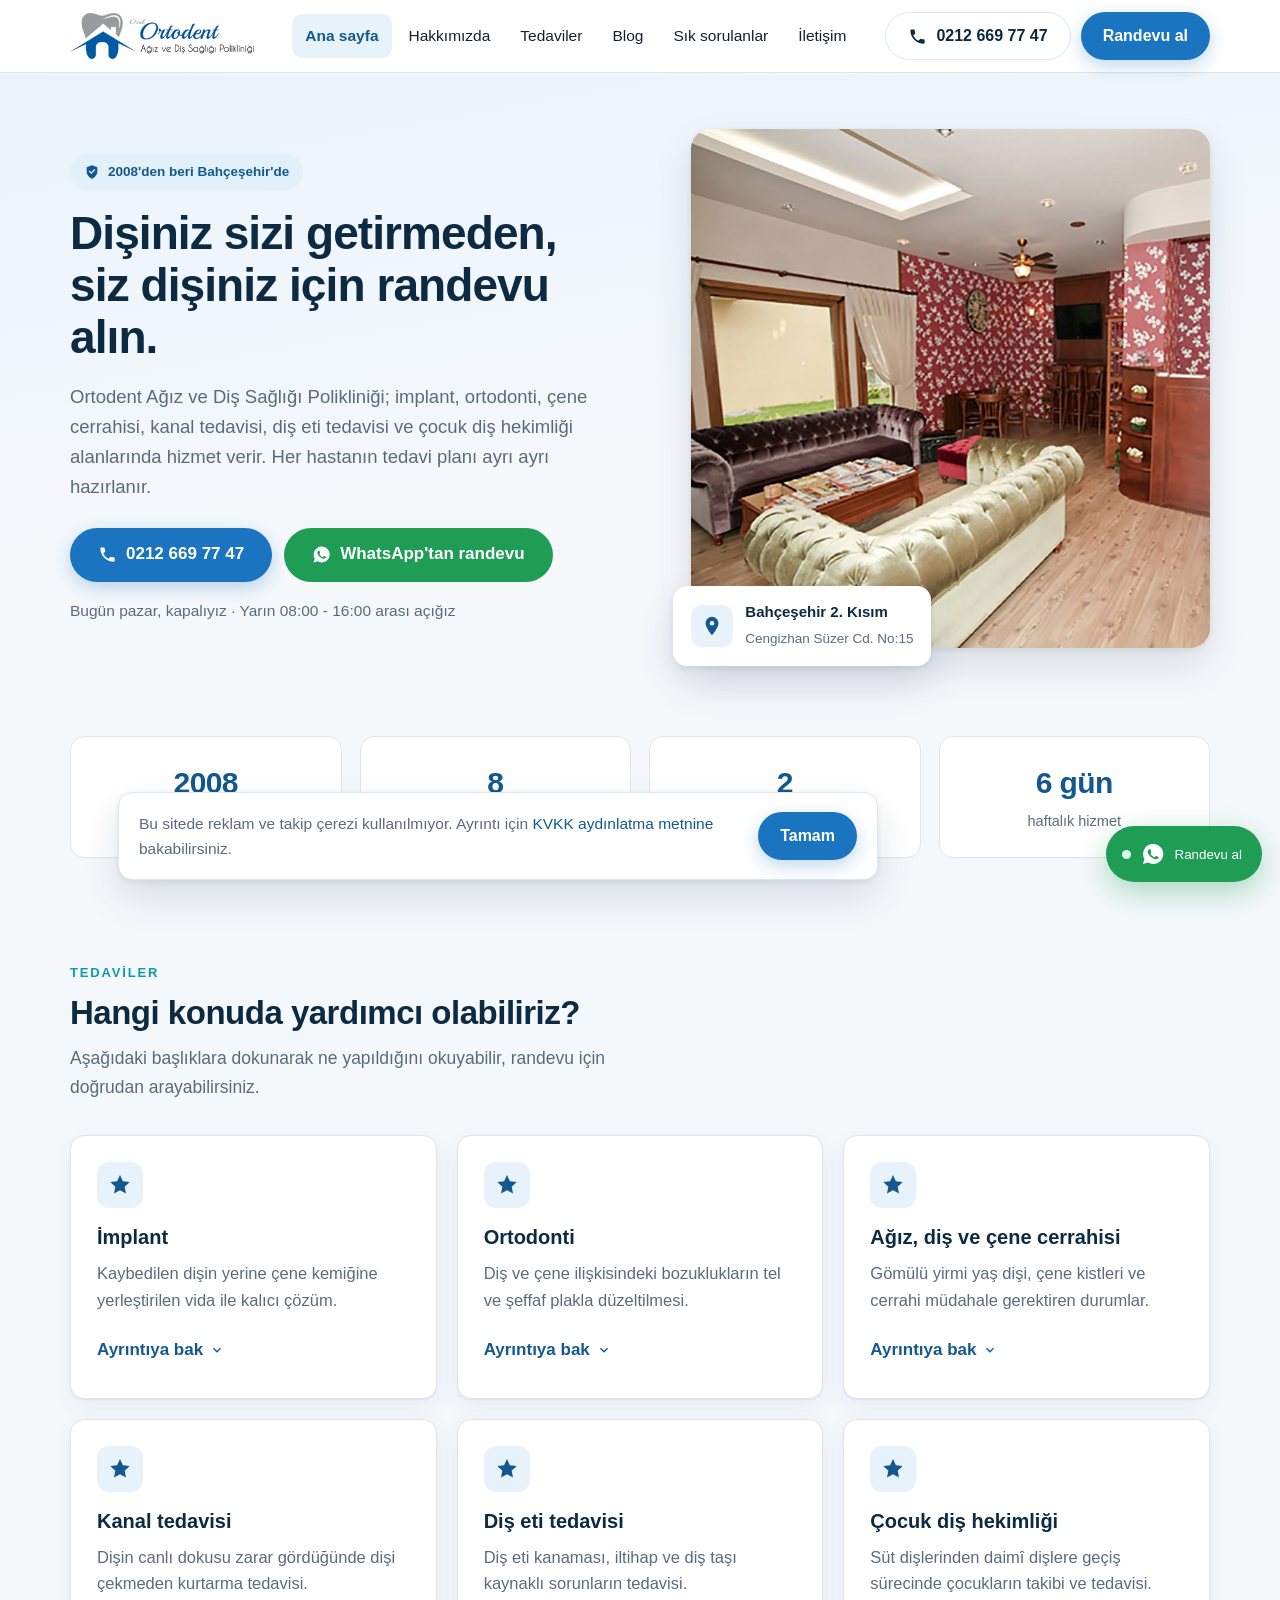
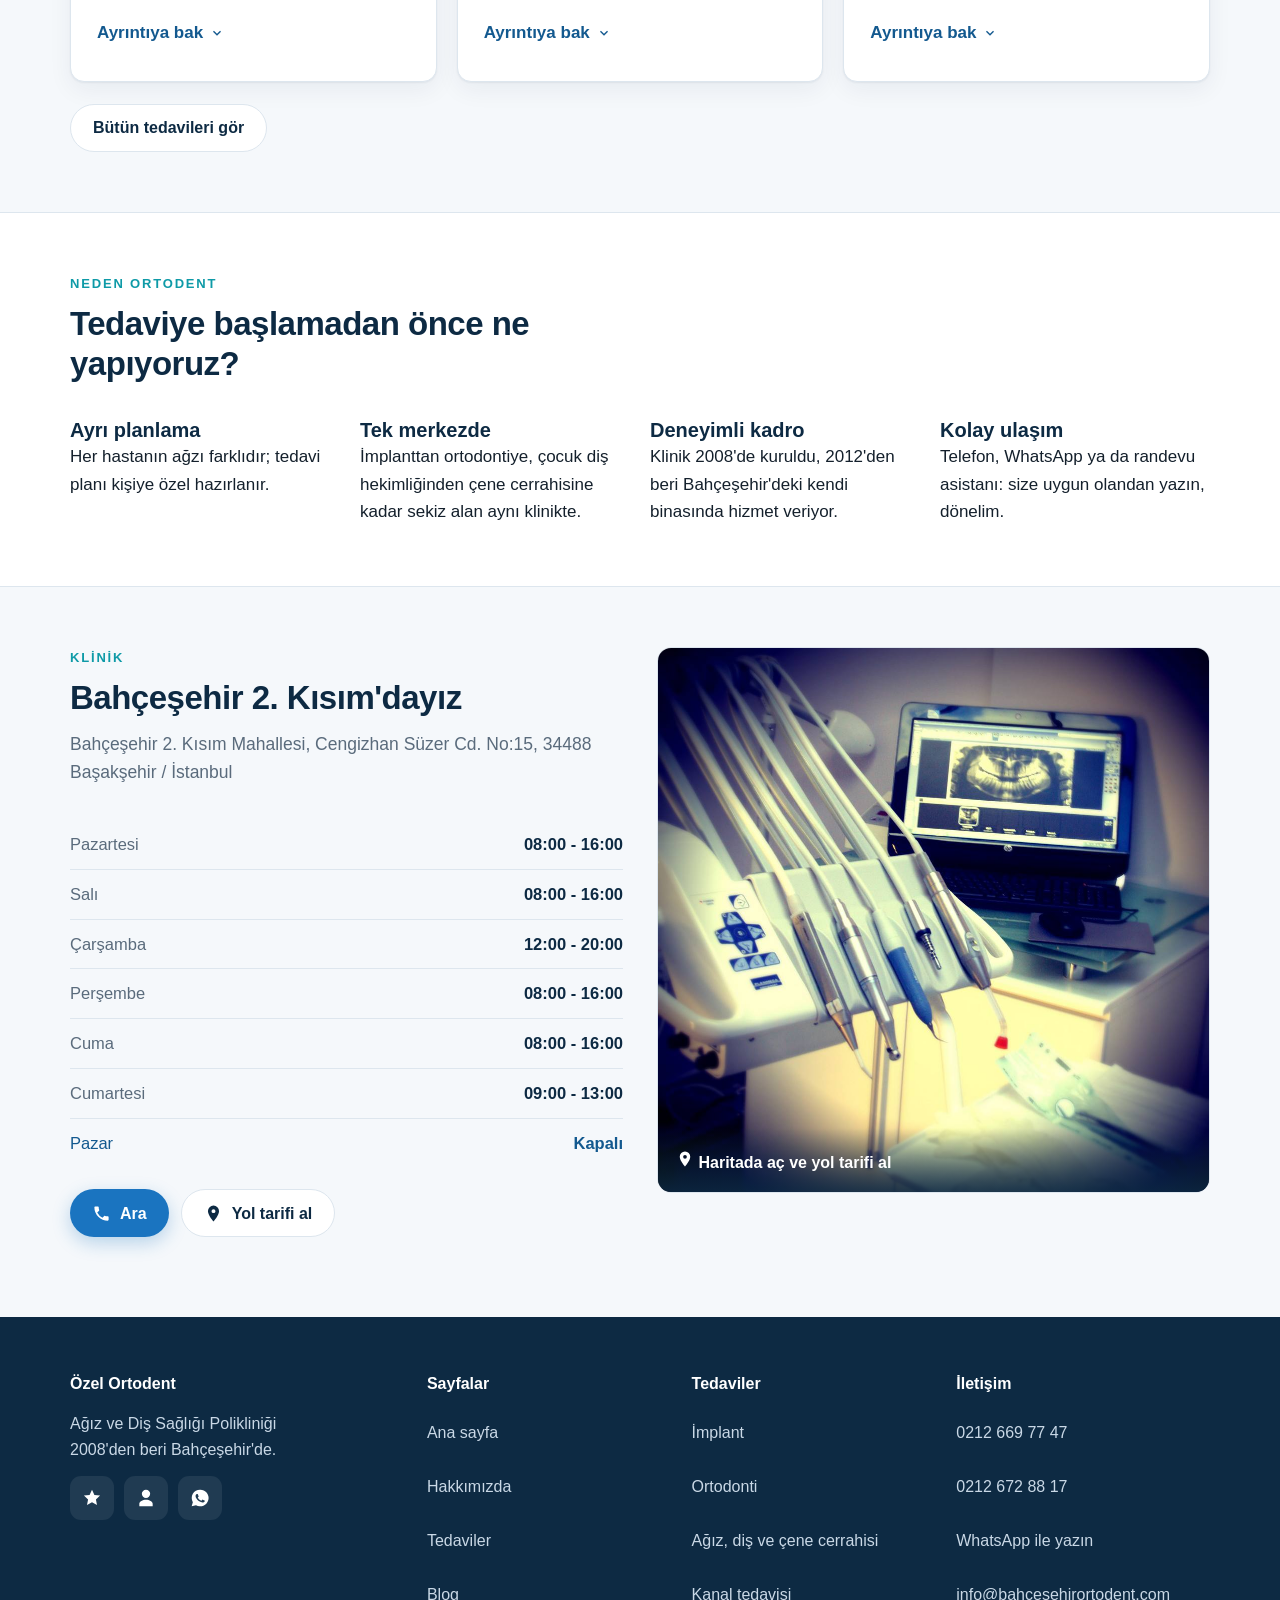
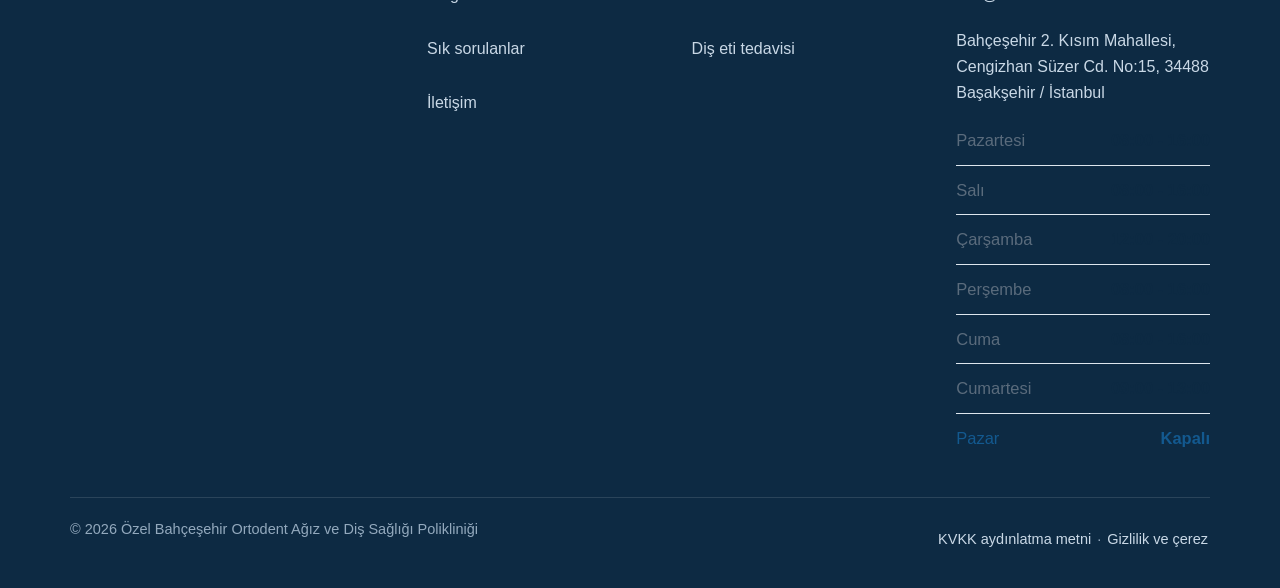
==== index.html @ bdfc3a4c "Ozel Ortodent yeni site onizlemesi 6 sayfa, randevu asistani dahil. Arama motorlarina kapali (noinde" ====
<!doctype html>
<html lang="tr">
<head>
<meta charset="utf-8">
<meta name="robots" content="noindex, nofollow">
<meta name="viewport" content="width=device-width, initial-scale=1">
<title>Özel Bahçeşehir Ortodent Ağız ve Diş Sağlığı Polikliniği | Bahçeşehir Diş Kliniği</title>
<meta name="description" content="Bahçeşehir&#x27;de 2008&#x27;den beri hizmet veren ağız ve diş sağlığı polikliniği. İmplant, ortodonti, kanal tedavisi ve çocuk diş hekimliği. Randevu için hemen arayın.">
<link rel="canonical" href="https://ortodent.sarmaldijital.com/index.html">
<meta property="og:type" content="website">
<meta property="og:site_name" content="Özel Ortodent">
<meta property="og:title" content="Özel Bahçeşehir Ortodent Ağız ve Diş Sağlığı Polikliniği | Bahçeşehir Diş Kliniği">
<meta property="og:description" content="Bahçeşehir&#x27;de 2008&#x27;den beri hizmet veren ağız ve diş sağlığı polikliniği. İmplant, ortodonti, kanal tedavisi ve çocuk diş hekimliği. Randevu için hemen arayın.">
<meta property="og:url" content="https://ortodent.sarmaldijital.com/index.html">
<meta property="og:image" content="https://ortodent.sarmaldijital.com/gorsel/2560022329poliklinik.jpg">
<meta property="og:locale" content="tr_TR">
<meta name="twitter:card" content="summary_large_image">
<meta name="theme-color" content="#0d2a43">
<link rel="icon" href="favicon.svg" type="image/svg+xml">
<link rel="apple-touch-icon" href="gorsel/logo.png">
<link rel="stylesheet" href="stil.css">
<script type="application/ld+json">{"@context": "https://schema.org", "@type": "Dentist", "name": "Özel Bahçeşehir Ortodent Ağız ve Diş Sağlığı Polikliniği", "url": "https://ortodent.sarmaldijital.com/index.html", "image": "https://ortodent.sarmaldijital.com/gorsel/2560022329poliklinik.jpg", "telephone": "+902126697747", "email": "info@bahcesehirortodent.com", "priceRange": "$$", "address": {"@type": "PostalAddress", "streetAddress": "Cengizhan Süzer Cd. No:15, Bahçeşehir 2. Kısım Mah.", "addressLocality": "Başakşehir", "addressRegion": "İstanbul", "postalCode": "34488", "addressCountry": "TR"}, "geo": {"@type": "GeoCoordinates", "latitude": "41.0663", "longitude": "28.6733"}, "openingHoursSpecification": [{"@type": "OpeningHoursSpecification", "dayOfWeek": ["Monday", "Tuesday", "Thursday", "Friday"], "opens": "08:00", "closes": "16:00"}, {"@type": "OpeningHoursSpecification", "dayOfWeek": ["Wednesday"], "opens": "12:00", "closes": "20:00"}, {"@type": "OpeningHoursSpecification", "dayOfWeek": ["Saturday"], "opens": "09:00", "closes": "13:00"}], "medicalSpecialty": ["Dentistry", "Orthodontic"], "founder": [{"@type": "Person", "name": "Dt. Pınar Nesrin Dindar"}, {"@type": "Person", "name": "Dr. Dt. Bahadır Dindar"}], "foundingDate": "2008"}</script>

</head>
<body class="">
<a class="atla" href="#ana">İçeriğe geç</a>

<header>
  <div class="kap ust">
    <a class="logo" href="index.html">
      <img src="gorsel/logo.png" alt="Özel Bahçeşehir Ortodent Ağız ve Diş Sağlığı Polikliniği logosu" width="300" height="88" style="height:46px;width:auto">
    </a>
    <nav class="ana" aria-label="Ana menü"><a href="index.html" aria-current="page">Ana sayfa</a><a href="hakkimizda.html">Hakkımızda</a><a href="tedaviler.html">Tedaviler</a><a href="blog.html">Blog</a><a href="sorular.html">Sık sorulanlar</a><a href="iletisim.html">İletişim</a></nav>
    <div class="ust-eylem">
      <a class="dugme ikincil" href="tel:+902126697747"><svg viewBox="0 0 24 24" fill="currentColor" width="18" height="18" aria-hidden="true"><path d="M6.6 10.8a15 15 0 006.6 6.6l2.2-2.2c.3-.3.7-.4 1-.2 1.2.4 2.4.6 3.6.6.6 0 1 .4 1 1V20c0 .6-.4 1-1 1A17 17 0 013 4c0-.6.4-1 1-1h3.5c.6 0 1 .4 1 1 0 1.3.2 2.5.6 3.6.1.4 0 .8-.2 1l-2.3 2.2z"/></svg> 0212 669 77 47</a>
      <a class="dugme birincil" href="iletisim.html#randevu">Randevu al</a>
    </div>
    <button class="hamburger" aria-label="Menüyü aç" aria-expanded="false" aria-controls="mobMenu"><span></span></button>
  </div>
  <div class="kap"><div class="mob-menu" id="mobMenu">
    <a href="index.html">Ana sayfa</a><a href="hakkimizda.html">Hakkımızda</a><a href="tedaviler.html">Tedaviler</a><a href="blog.html">Blog</a><a href="sorular.html">Sık sorulanlar</a><a href="iletisim.html">İletişim</a>
    <div class="mob-eylem">
      <a class="dugme birincil" href="tel:+902126697747"><svg viewBox="0 0 24 24" fill="currentColor" width="18" height="18" aria-hidden="true"><path d="M6.6 10.8a15 15 0 006.6 6.6l2.2-2.2c.3-.3.7-.4 1-.2 1.2.4 2.4.6 3.6.6.6 0 1 .4 1 1V20c0 .6-.4 1-1 1A17 17 0 013 4c0-.6.4-1 1-1h3.5c.6 0 1 .4 1 1 0 1.3.2 2.5.6 3.6.1.4 0 .8-.2 1l-2.3 2.2z"/></svg> Hemen ara</a>
      <a class="dugme yesil" href="https://wa.me/905373991048" target="_blank" rel="noopener"><svg viewBox="0 0 24 24" fill="currentColor" width="18" height="18" aria-hidden="true"><path d="M12 2a10 10 0 00-8.6 15L2 22l5.2-1.4A10 10 0 1012 2zm5.3 14.1c-.2.6-1.3 1.2-1.8 1.2-.5.1-1 .1-1.7-.1-.4-.1-.9-.3-1.5-.6-2.7-1.2-4.4-3.9-4.5-4.1-.1-.2-1.1-1.4-1.1-2.7s.7-1.9 1-2.2c.2-.2.5-.3.7-.3h.5c.2 0 .4 0 .6.5l.8 2c.1.2.1.4 0 .5l-.3.5-.4.4c-.1.1-.3.3-.1.6.2.3.7 1.2 1.6 2 1.1 1 2 1.3 2.3 1.4.3.1.4.1.6-.1l.8-1c.2-.2.4-.2.6-.1l2 .9c.2.1.4.2.4.3.1.2.1.7-.1 1.3z"/></svg> WhatsApp</a>
    </div>
  </div></div>
</header>

<main id="ana">

<section class="hero">
  <div class="kap hero-ic">
    <div>
      <span class="rozet"><svg viewBox="0 0 24 24" fill="currentColor" width="16" height="16" aria-hidden="true"><path d="M12 2l8 3v6c0 5-3.4 9.7-8 11-4.6-1.3-8-6-8-11V5l8-3zm-1 13l6-6-1.4-1.4L11 12.2 8.4 9.6 7 11l4 4z"/></svg> 2008'den beri Bahçeşehir'de</span>
      <h1>Dişiniz sizi getirmeden,<br>siz dişiniz için randevu alın.</h1>
      <p class="giris">Ortodent Ağız ve Diş Sağlığı Polikliniği; implant, ortodonti, çene cerrahisi,
      kanal tedavisi, diş eti tedavisi ve çocuk diş hekimliği alanlarında hizmet verir.
      Her hastanın tedavi planı ayrı ayrı hazırlanır.</p>
      <div class="hero-eylem">
        <a class="dugme birincil buyuk" href="tel:+902126697747"><svg viewBox="0 0 24 24" fill="currentColor" width="19" height="19" aria-hidden="true"><path d="M6.6 10.8a15 15 0 006.6 6.6l2.2-2.2c.3-.3.7-.4 1-.2 1.2.4 2.4.6 3.6.6.6 0 1 .4 1 1V20c0 .6-.4 1-1 1A17 17 0 013 4c0-.6.4-1 1-1h3.5c.6 0 1 .4 1 1 0 1.3.2 2.5.6 3.6.1.4 0 .8-.2 1l-2.3 2.2z"/></svg> 0212 669 77 47</a>
        <a class="dugme yesil buyuk" href="https://wa.me/905373991048" target="_blank" rel="noopener"><svg viewBox="0 0 24 24" fill="currentColor" width="19" height="19" aria-hidden="true"><path d="M12 2a10 10 0 00-8.6 15L2 22l5.2-1.4A10 10 0 1012 2zm5.3 14.1c-.2.6-1.3 1.2-1.8 1.2-.5.1-1 .1-1.7-.1-.4-.1-.9-.3-1.5-.6-2.7-1.2-4.4-3.9-4.5-4.1-.1-.2-1.1-1.4-1.1-2.7s.7-1.9 1-2.2c.2-.2.5-.3.7-.3h.5c.2 0 .4 0 .6.5l.8 2c.1.2.1.4 0 .5l-.3.5-.4.4c-.1.1-.3.3-.1.6.2.3.7 1.2 1.6 2 1.1 1 2 1.3 2.3 1.4.3.1.4.1.6-.1l.8-1c.2-.2.4-.2.6-.1l2 .9c.2.1.4.2.4.3.1.2.1.7-.1 1.3z"/></svg> WhatsApp'tan randevu</a>
      </div>
      <p style="margin-top:16px;font-size:15.5px;color:var(--sonuk)" data-bugun>
        Cumartesi dahil haftanın altı günü hizmet veriyoruz</p>
    </div>
    <div class="hero-gorsel">
      <img src="gorsel/2560022329poliklinik.jpg" alt="Ortodent polikliniğinin Bahçeşehir'deki binası"
           width="1100" height="733" fetchpriority="high">
      <div class="hero-kart">
        <div class="simge" style="width:42px;height:42px;border-radius:11px;background:#e8f2fb;color:var(--mavi-koyu);display:flex;align-items:center;justify-content:center"><svg viewBox="0 0 24 24" fill="currentColor" width="22" height="22" aria-hidden="true"><path d="M12 2a7 7 0 00-7 7c0 5.2 7 13 7 13s7-7.8 7-13a7 7 0 00-7-7zm0 9.5A2.5 2.5 0 1112 6.5a2.5 2.5 0 010 5z"/></svg></div>
        <div><b>Bahçeşehir 2. Kısım</b><span>Cengizhan Süzer Cd. No:15</span></div>
      </div>
    </div>
  </div>
</section>

<section class="dar">
  <div class="kap">
    <div class="olcum">
      <div><b>2008</b><span>kuruluş yılı</span></div>
      <div><b>8</b><span>tedavi alanı</span></div>
      <div><b>2</b><span>hekim</span></div>
      <div><b>6 gün</b><span>haftalık hizmet</span></div>
    </div>
  </div>
</section>

<section>
  <div class="kap">
    <div class="bolum-bas">
      <span class="etiket">Tedaviler</span>
      <h2>Hangi konuda yardımcı olabiliriz?</h2>
      <p>Aşağıdaki başlıklara dokunarak ne yapıldığını okuyabilir, randevu için doğrudan arayabilirsiniz.</p>
    </div>
    <div class="izgara uc">
      <article class="kart">
        <div class="simge"><svg viewBox="0 0 24 24" fill="currentColor" width="24" height="24" aria-hidden="true"><path d="M12 2l2.9 6.3 6.8.8-5 4.6 1.3 6.8L12 17.2 6 20.5l1.3-6.8-5-4.6 6.8-.8L12 2z"/></svg></div>
        <h3>İmplant</h3>
        <p>Kaybedilen dişin yerine çene kemiğine yerleştirilen vida ile kalıcı çözüm.</p>
        <a class="devam" href="tedaviler.html#implant">Ayrıntıya bak <svg viewBox="0 0 24 24" fill="currentColor" width="16" height="16" aria-hidden="true"><path d="M12 16l-6-6 1.4-1.4L12 13.2l4.6-4.6L18 10z"/></svg></a>
      </article>
      <article class="kart">
        <div class="simge"><svg viewBox="0 0 24 24" fill="currentColor" width="24" height="24" aria-hidden="true"><path d="M12 2l2.9 6.3 6.8.8-5 4.6 1.3 6.8L12 17.2 6 20.5l1.3-6.8-5-4.6 6.8-.8L12 2z"/></svg></div>
        <h3>Ortodonti</h3>
        <p>Diş ve çene ilişkisindeki bozuklukların tel ve şeffaf plakla düzeltilmesi.</p>
        <a class="devam" href="tedaviler.html#ortodonti">Ayrıntıya bak <svg viewBox="0 0 24 24" fill="currentColor" width="16" height="16" aria-hidden="true"><path d="M12 16l-6-6 1.4-1.4L12 13.2l4.6-4.6L18 10z"/></svg></a>
      </article>
      <article class="kart">
        <div class="simge"><svg viewBox="0 0 24 24" fill="currentColor" width="24" height="24" aria-hidden="true"><path d="M12 2l2.9 6.3 6.8.8-5 4.6 1.3 6.8L12 17.2 6 20.5l1.3-6.8-5-4.6 6.8-.8L12 2z"/></svg></div>
        <h3>Ağız, diş ve çene cerrahisi</h3>
        <p>Gömülü yirmi yaş dişi, çene kistleri ve cerrahi müdahale gerektiren durumlar.</p>
        <a class="devam" href="tedaviler.html#cerrahi">Ayrıntıya bak <svg viewBox="0 0 24 24" fill="currentColor" width="16" height="16" aria-hidden="true"><path d="M12 16l-6-6 1.4-1.4L12 13.2l4.6-4.6L18 10z"/></svg></a>
      </article>
      <article class="kart">
        <div class="simge"><svg viewBox="0 0 24 24" fill="currentColor" width="24" height="24" aria-hidden="true"><path d="M12 2l2.9 6.3 6.8.8-5 4.6 1.3 6.8L12 17.2 6 20.5l1.3-6.8-5-4.6 6.8-.8L12 2z"/></svg></div>
        <h3>Kanal tedavisi</h3>
        <p>Dişin canlı dokusu zarar gördüğünde dişi çekmeden kurtarma tedavisi.</p>
        <a class="devam" href="tedaviler.html#endodonti">Ayrıntıya bak <svg viewBox="0 0 24 24" fill="currentColor" width="16" height="16" aria-hidden="true"><path d="M12 16l-6-6 1.4-1.4L12 13.2l4.6-4.6L18 10z"/></svg></a>
      </article>
      <article class="kart">
        <div class="simge"><svg viewBox="0 0 24 24" fill="currentColor" width="24" height="24" aria-hidden="true"><path d="M12 2l2.9 6.3 6.8.8-5 4.6 1.3 6.8L12 17.2 6 20.5l1.3-6.8-5-4.6 6.8-.8L12 2z"/></svg></div>
        <h3>Diş eti tedavisi</h3>
        <p>Diş eti kanaması, iltihap ve diş taşı kaynaklı sorunların tedavisi.</p>
        <a class="devam" href="tedaviler.html#periodonti">Ayrıntıya bak <svg viewBox="0 0 24 24" fill="currentColor" width="16" height="16" aria-hidden="true"><path d="M12 16l-6-6 1.4-1.4L12 13.2l4.6-4.6L18 10z"/></svg></a>
      </article>
      <article class="kart">
        <div class="simge"><svg viewBox="0 0 24 24" fill="currentColor" width="24" height="24" aria-hidden="true"><path d="M12 2l2.9 6.3 6.8.8-5 4.6 1.3 6.8L12 17.2 6 20.5l1.3-6.8-5-4.6 6.8-.8L12 2z"/></svg></div>
        <h3>Çocuk diş hekimliği</h3>
        <p>Süt dişlerinden daimî dişlere geçiş sürecinde çocukların takibi ve tedavisi.</p>
        <a class="devam" href="tedaviler.html#pedodonti">Ayrıntıya bak <svg viewBox="0 0 24 24" fill="currentColor" width="16" height="16" aria-hidden="true"><path d="M12 16l-6-6 1.4-1.4L12 13.2l4.6-4.6L18 10z"/></svg></a>
      </article></div>
    <p style="margin-top:22px"><a class="dugme ikincil" href="tedaviler.html">Bütün tedavileri gör</a></p>
  </div>
</section>

<section style="background:#fff;border-block:1px solid var(--cizgi)">
  <div class="kap">
    <div class="bolum-bas">
      <span class="etiket">Neden Ortodent</span>
      <h2>Tedaviye başlamadan önce ne yapıyoruz?</h2>
    </div>
    <div class="izgara dort">
      <div><h3>Ayrı planlama</h3><p>Her hastanın ağzı farklıdır; tedavi planı kişiye özel hazırlanır.</p></div>
      <div><h3>Tek merkezde</h3><p>İmplanttan ortodontiye, çocuk diş hekimliğinden çene cerrahisine kadar sekiz alan aynı klinikte.</p></div>
      <div><h3>Deneyimli kadro</h3><p>Klinik 2008'de kuruldu, 2012'den beri Bahçeşehir'deki kendi binasında hizmet veriyor.</p></div>
      <div><h3>Kolay ulaşım</h3><p>Telefon, WhatsApp ya da randevu asistanı: size uygun olandan yazın, dönelim.</p></div>
    </div>
  </div>
</section>

<section>
  <div class="kap iletisim-izgara">
    <div>
      <div class="bolum-bas">
        <span class="etiket">Klinik</span>
        <h2>Bahçeşehir 2. Kısım'dayız</h2>
        <p>Bahçeşehir 2. Kısım Mahallesi, Cengizhan Süzer Cd. No:15, 34488 Başakşehir / İstanbul</p>
      </div>
      <table class="saat-tablo"><tr data-gun="1"><td>Pazartesi</td><td>08:00 - 16:00</td></tr><tr data-gun="2"><td>Salı</td><td>08:00 - 16:00</td></tr><tr data-gun="3"><td>Çarşamba</td><td>12:00 - 20:00</td></tr><tr data-gun="4"><td>Perşembe</td><td>08:00 - 16:00</td></tr><tr data-gun="5"><td>Cuma</td><td>08:00 - 16:00</td></tr><tr data-gun="6"><td>Cumartesi</td><td>09:00 - 13:00</td></tr><tr data-gun="0"><td>Pazar</td><td>Kapalı</td></tr></table>
      <div style="display:flex;gap:12px;flex-wrap:wrap;margin-top:22px">
        <a class="dugme birincil" href="tel:+902126697747"><svg viewBox="0 0 24 24" fill="currentColor" width="18" height="18" aria-hidden="true"><path d="M6.6 10.8a15 15 0 006.6 6.6l2.2-2.2c.3-.3.7-.4 1-.2 1.2.4 2.4.6 3.6.6.6 0 1 .4 1 1V20c0 .6-.4 1-1 1A17 17 0 013 4c0-.6.4-1 1-1h3.5c.6 0 1 .4 1 1 0 1.3.2 2.5.6 3.6.1.4 0 .8-.2 1l-2.3 2.2z"/></svg> Ara</a>
        <a class="dugme ikincil" href="https://www.google.com/maps/search/?api=1&query=Bah%C3%A7e%C5%9Fehir+Ortodent+A%C4%9F%C4%B1z+ve+Di%C5%9F+Sa%C4%9Fl%C4%B1%C4%9F%C4%B1+Poliklini%C4%9Fi" target="_blank" rel="noopener"><svg viewBox="0 0 24 24" fill="currentColor" width="18" height="18" aria-hidden="true"><path d="M12 2a7 7 0 00-7 7c0 5.2 7 13 7 13s7-7.8 7-13a7 7 0 00-7-7zm0 9.5A2.5 2.5 0 1112 6.5a2.5 2.5 0 010 5z"/></svg> Yol tarifi al</a>
      </div>
    </div>
    <div class="harita">
      <a href="https://www.google.com/maps/search/?api=1&query=Bah%C3%A7e%C5%9Fehir+Ortodent+A%C4%9F%C4%B1z+ve+Di%C5%9F+Sa%C4%9Fl%C4%B1%C4%9F%C4%B1+Poliklini%C4%9Fi" target="_blank" rel="noopener" aria-label="Haritada konumu aç">
        <img src="gorsel/3113231556klinik3.jpg" alt="Ortodent polikliniğinin dış görünümü" width="1100" height="733" loading="lazy">
        <span class="uzeri"><svg viewBox="0 0 24 24" fill="currentColor" width="18" height="18" aria-hidden="true"><path d="M12 2a7 7 0 00-7 7c0 5.2 7 13 7 13s7-7.8 7-13a7 7 0 00-7-7zm0 9.5A2.5 2.5 0 1112 6.5a2.5 2.5 0 010 5z"/></svg> Haritada aç ve yol tarifi al</span>
      </a>
    </div>
  </div>
</section>

</main>

<footer>
  <div class="kap">
    <div class="alt-izgara">
      <div>
        <h4>Özel Ortodent</h4>
        <p style="font-size:16px;line-height:1.6">Ağız ve Diş Sağlığı Polikliniği<br>2008'den beri Bahçeşehir'de.</p>
        <div class="sosyal">
          <a href="https://www.instagram.com/" aria-label="Instagram" target="_blank" rel="noopener"><svg viewBox="0 0 24 24" fill="currentColor" width="20" height="20" aria-hidden="true"><path d="M12 2l2.9 6.3 6.8.8-5 4.6 1.3 6.8L12 17.2 6 20.5l1.3-6.8-5-4.6 6.8-.8L12 2z"/></svg></a>
          <a href="https://www.facebook.com/" aria-label="Facebook" target="_blank" rel="noopener"><svg viewBox="0 0 24 24" fill="currentColor" width="20" height="20" aria-hidden="true"><path d="M12 12a5 5 0 100-10 5 5 0 000 10zm0 2c-4 0-8 2-8 5v3h16v-3c0-3-4-5-8-5z"/></svg></a>
          <a href="https://wa.me/905373991048" aria-label="WhatsApp" target="_blank" rel="noopener"><svg viewBox="0 0 24 24" fill="currentColor" width="20" height="20" aria-hidden="true"><path d="M12 2a10 10 0 00-8.6 15L2 22l5.2-1.4A10 10 0 1012 2zm5.3 14.1c-.2.6-1.3 1.2-1.8 1.2-.5.1-1 .1-1.7-.1-.4-.1-.9-.3-1.5-.6-2.7-1.2-4.4-3.9-4.5-4.1-.1-.2-1.1-1.4-1.1-2.7s.7-1.9 1-2.2c.2-.2.5-.3.7-.3h.5c.2 0 .4 0 .6.5l.8 2c.1.2.1.4 0 .5l-.3.5-.4.4c-.1.1-.3.3-.1.6.2.3.7 1.2 1.6 2 1.1 1 2 1.3 2.3 1.4.3.1.4.1.6-.1l.8-1c.2-.2.4-.2.6-.1l2 .9c.2.1.4.2.4.3.1.2.1.7-.1 1.3z"/></svg></a>
        </div>
      </div>
      <div>
        <h4>Sayfalar</h4>
        <ul><li><a href="index.html">Ana sayfa</a></li><li><a href="hakkimizda.html">Hakkımızda</a></li><li><a href="tedaviler.html">Tedaviler</a></li><li><a href="blog.html">Blog</a></li><li><a href="sorular.html">Sık sorulanlar</a></li><li><a href="iletisim.html">İletişim</a></li></ul>
      </div>
      <div>
        <h4>Tedaviler</h4>
        <ul><li><a href="tedaviler.html#implant">İmplant</a></li><li><a href="tedaviler.html#ortodonti">Ortodonti</a></li><li><a href="tedaviler.html#cerrahi">Ağız, diş ve çene cerrahisi</a></li><li><a href="tedaviler.html#endodonti">Kanal tedavisi</a></li><li><a href="tedaviler.html#periodonti">Diş eti tedavisi</a></li></ul>
      </div>
      <div>
        <h4>İletişim</h4>
        <ul>
          <li><a href="tel:+902126697747">0212 669 77 47</a></li>
          <li><a href="tel:+902126728817">0212 672 88 17</a></li>
          <li><a href="https://wa.me/905373991048" target="_blank" rel="noopener">WhatsApp ile yazın</a></li>
          <li><a href="mailto:info@bahcesehirortodent.com">info@bahcesehirortodent.com</a></li>
          <li><a href="https://www.google.com/maps/search/?api=1&query=Bah%C3%A7e%C5%9Fehir+Ortodent+A%C4%9F%C4%B1z+ve+Di%C5%9F+Sa%C4%9Fl%C4%B1%C4%9F%C4%B1+Poliklini%C4%9Fi" target="_blank" rel="noopener">Bahçeşehir 2. Kısım Mahallesi, Cengizhan Süzer Cd. No:15, 34488 Başakşehir / İstanbul</a></li>
        </ul>
        <table class="saat-tablo" style="margin-top:10px"><tr data-gun="1"><td>Pazartesi</td><td>08:00 - 16:00</td></tr><tr data-gun="2"><td>Salı</td><td>08:00 - 16:00</td></tr><tr data-gun="3"><td>Çarşamba</td><td>12:00 - 20:00</td></tr><tr data-gun="4"><td>Perşembe</td><td>08:00 - 16:00</td></tr><tr data-gun="5"><td>Cuma</td><td>08:00 - 16:00</td></tr><tr data-gun="6"><td>Cumartesi</td><td>09:00 - 13:00</td></tr><tr data-gun="0"><td>Pazar</td><td>Kapalı</td></tr></table>
      </div>
    </div>
    <div class="alt-son">
      <span>© 2026 Özel Bahçeşehir Ortodent Ağız ve Diş Sağlığı Polikliniği</span>
      <span><a href="#" data-kvkk>KVKK aydınlatma metni</a> · <a href="#" data-kvkk>Gizlilik ve çerez</a></span>
    </div>
  </div>
</footer>

<button class="asistan-dugme" aria-label="Randevu asistanını aç">
  <span class="nokta" aria-hidden="true"></span><svg viewBox="0 0 24 24" fill="currentColor" width="24" height="24" aria-hidden="true"><path d="M12 2a10 10 0 00-8.6 15L2 22l5.2-1.4A10 10 0 1012 2zm5.3 14.1c-.2.6-1.3 1.2-1.8 1.2-.5.1-1 .1-1.7-.1-.4-.1-.9-.3-1.5-.6-2.7-1.2-4.4-3.9-4.5-4.1-.1-.2-1.1-1.4-1.1-2.7s.7-1.9 1-2.2c.2-.2.5-.3.7-.3h.5c.2 0 .4 0 .6.5l.8 2c.1.2.1.4 0 .5l-.3.5-.4.4c-.1.1-.3.3-.1.6.2.3.7 1.2 1.6 2 1.1 1 2 1.3 2.3 1.4.3.1.4.1.6-.1l.8-1c.2-.2.4-.2.6-.1l2 .9c.2.1.4.2.4.3.1.2.1.7-.1 1.3z"/></svg> Randevu al
</button>

<aside class="asistan" aria-label="Randevu asistanı">
  <div class="asistan-ust">
    <div><svg viewBox="0 0 24 24" fill="currentColor" width="26" height="26" aria-hidden="true"><path d="M12 2a10 10 0 00-8.6 15L2 22l5.2-1.4A10 10 0 1012 2zm5.3 14.1c-.2.6-1.3 1.2-1.8 1.2-.5.1-1 .1-1.7-.1-.4-.1-.9-.3-1.5-.6-2.7-1.2-4.4-3.9-4.5-4.1-.1-.2-1.1-1.4-1.1-2.7s.7-1.9 1-2.2c.2-.2.5-.3.7-.3h.5c.2 0 .4 0 .6.5l.8 2c.1.2.1.4 0 .5l-.3.5-.4.4c-.1.1-.3.3-.1.6.2.3.7 1.2 1.6 2 1.1 1 2 1.3 2.3 1.4.3.1.4.1.6-.1l.8-1c.2-.2.4-.2.6-.1l2 .9c.2.1.4.2.4.3.1.2.1.7-.1 1.3z"/></svg></div>
    <div><b>Randevu asistanı</b><span>Genelde birkaç saniyede yanıtlar</span></div>
    <button class="kapat" aria-label="Asistanı kapat">&times;</button>
  </div>
  <div class="asistan-govde"></div>
  <div class="asistan-alt"></div>
</aside>

<dialog class="kvkk" aria-label="KVKK aydınlatma metni">
  <div class="ic">
    <h3>KVKK aydınlatma metni ve çerez bilgilendirmesi</h3>
    <p><b>Veri sorumlusu:</b> Özel Bahçeşehir Ortodent Ağız ve Diş Sağlığı Polikliniği, Bahçeşehir 2. Kısım Mahallesi, Cengizhan Süzer Cd. No:15, 34488 Başakşehir / İstanbul.</p>
    <p><b>Hangi veriler işleniyor:</b> İletişim formunu ya da randevu asistanını kullandığınızda
    adınız, telefon numaranız ve randevu talebinizle ilgili yazdığınız bilgiler işlenir.</p>
    <p><b>Amaç:</b> Randevu taleplerinin karşılanması ve size geri dönüş yapılması.</p>
    <p><b>Hukuki sebep:</b> 6698 sayılı Kanun'un 5. maddesi kapsamında açık rızanız ve
    sağlık hizmetinin yürütülmesi için gereklilik.</p>
    <p><b>Aktarım:</b> Talebinizi WhatsApp üzerinden ilettiğinizde mesaj içeriği WhatsApp'ın
    sunucuları üzerinden geçer. Bunun dışında üçüncü kişilerle paylaşılmaz.</p>
    <p><b>Haklarınız:</b> Kanun'un 11. maddesi uyarınca verilerinize erişme, düzeltilmesini veya
    silinmesini isteme hakkınız vardır. Bunun için <a href="mailto:info@bahcesehirortodent.com">info@bahcesehirortodent.com</a> adresine yazabilirsiniz.</p>
    <p><b>Çerezler:</b> Bu sitede takip veya reklam çerezi kullanılmaz. Yalnızca çerez
    bildiriminin kapatıldığını hatırlamak için tarayıcınızda tek bir kayıt tutulur.</p>
  </div>
  <div class="kapat-satir"><button class="dugme birincil kvkk-kapat" type="button">Anladım</button></div>
</dialog>

<div class="cerez" role="region" aria-label="Çerez bilgilendirmesi">
  <p>Bu sitede reklam ve takip çerezi kullanılmıyor. Ayrıntı için
  <a href="#" data-kvkk>KVKK aydınlatma metnine</a> bakabilirsiniz.</p>
  <button class="dugme birincil cerez-tamam" type="button">Tamam</button>
</div>

<script src="site.js" defer></script>
</body>
</html>
---- stil.css ----
/* Özel Ortodent · Sarmal Dijital tarafından hazırlanmıştır.
   Tek dosya, dış kaynak yok: yazı tipi de dahil hiçbir şey dışarıdan inmiyor.
   Böylece sayfa telefonda anında açılıyor. */

:root {
  --lacivert: #0d2a43;
  --lacivert-acik: #16436b;
  --mavi: #1a74c0;
  --mavi-koyu: #13598f;
  --turkuaz: #0e9aa7;
  --zemin: #f5f8fb;
  --kart: #ffffff;
  --metin: #14202c;
  --sonuk: #5a6b7c;
  --cizgi: #dde6ee;
  --yesil: #1f9d55;
  --r: 14px;
  --r-kucuk: 10px;
  --golge: 0 1px 2px rgba(13,42,67,.06), 0 8px 24px rgba(13,42,67,.06);
  --golge-guclu: 0 2px 6px rgba(13,42,67,.08), 0 18px 40px rgba(13,42,67,.12);
  --gecis: .22s cubic-bezier(.4,0,.2,1);
  --en: 1140px;
}

* { box-sizing: border-box; margin: 0; padding: 0 }
html { scroll-behavior: smooth; -webkit-text-size-adjust: 100% }
@media (prefers-reduced-motion: reduce) { html { scroll-behavior: auto } * { animation: none !important; transition: none !important } }

body {
  font: 400 17px/1.62 -apple-system, BlinkMacSystemFont, "Segoe UI", Roboto, "Helvetica Neue", Arial, sans-serif;
  color: var(--metin); background: var(--zemin);
  -webkit-font-smoothing: antialiased;
}
img { max-width: 100%; height: auto; display: block }
a { color: var(--mavi-koyu); text-decoration: none }
a:hover { text-decoration: underline }
:focus-visible { outline: 3px solid var(--mavi); outline-offset: 2px; border-radius: 4px }

.atla {
  position: absolute; left: -9999px; top: 0; background: var(--lacivert); color: #fff;
  padding: 12px 18px; z-index: 200; border-radius: 0 0 var(--r-kucuk) 0;
}
.atla:focus { left: 0 }

.kap { width: min(100% - 32px, var(--en)); margin-inline: auto }

/* ---------- üst çubuk ---------- */
header {
  position: sticky; top: 0; z-index: 100; background: rgba(255,255,255,.96);
  backdrop-filter: blur(10px); border-bottom: 1px solid var(--cizgi);
}
.ust {
  display: flex; align-items: center; gap: 16px; min-height: 72px;
}
.logo { display: flex; align-items: center; gap: 10px; flex: none }
.logo img { height: 44px; width: auto; max-width: 190px; object-fit: contain }
.logo:hover { text-decoration: none }
nav.ana { margin-left: auto; display: flex; gap: 4px }
nav.ana a {
  display: flex; align-items: center; min-height: 44px; padding: 0 13px; white-space: nowrap;
  color: var(--metin); font-size: 15.5px; font-weight: 500; border-radius: var(--r-kucuk);
  transition: background var(--gecis), color var(--gecis);
}
nav.ana a:hover { background: #eef4fa; text-decoration: none }
nav.ana a[aria-current="page"] { color: var(--mavi-koyu); background: #e8f2fb; font-weight: 600 }
.ust-eylem { display: flex; gap: 10px; margin-left: 10px }

.dugme {
  display: inline-flex; align-items: center; justify-content: center; gap: 9px; white-space: nowrap;
  min-height: 48px; padding: 0 22px; border-radius: 999px; font-size: 16px; font-weight: 600;
  border: 0; cursor: pointer; transition: transform var(--gecis), box-shadow var(--gecis), background var(--gecis);
  text-align: center; line-height: 1.2;
}
.dugme:hover { text-decoration: none; transform: translateY(-1px) }
.dugme.birincil { background: var(--mavi); color: #fff; box-shadow: 0 6px 18px rgba(26,116,192,.28) }
.dugme.birincil:hover { background: var(--mavi-koyu) }
.dugme.ikincil { background: #fff; color: var(--lacivert); border: 1.5px solid var(--cizgi) }
.dugme.ikincil:hover { border-color: var(--mavi); color: var(--mavi-koyu) }
.dugme.yesil { background: var(--yesil); color: #fff }
.dugme.yesil:hover { background: #178344 }
.dugme.buyuk { min-height: 54px; padding: 0 28px; font-size: 17px }
.dugme svg { width: 19px; height: 19px; flex: none }

.hamburger {
  display: none; margin-left: auto; width: 48px; height: 48px; border: 1.5px solid var(--cizgi);
  background: #fff; border-radius: var(--r-kucuk); cursor: pointer; align-items: center; justify-content: center;
}
.hamburger span, .hamburger span::before, .hamburger span::after {
  content: ""; display: block; width: 20px; height: 2px; background: var(--lacivert); border-radius: 2px;
  position: relative; transition: transform var(--gecis), opacity var(--gecis);
}
.hamburger span::before { position: absolute; top: -6px }
.hamburger span::after { position: absolute; top: 6px }
.hamburger[aria-expanded="true"] span { background: transparent }
.hamburger[aria-expanded="true"] span::before { transform: translateY(6px) rotate(45deg) }
.hamburger[aria-expanded="true"] span::after { transform: translateY(-6px) rotate(-45deg) }

.mob-menu { display: none; border-top: 1px solid var(--cizgi); padding: 8px 0 18px }
.mob-menu.acik { display: block }
.mob-menu a {
  display: flex; align-items: center; min-height: 52px; padding: 0 4px; font-size: 17px;
  color: var(--metin); border-bottom: 1px solid var(--cizgi); font-weight: 500;
}
.mob-menu .mob-eylem { display: grid; gap: 10px; margin-top: 16px }

/* ---------- hero ---------- */
.hero { background: linear-gradient(170deg, #eaf3fb 0%, var(--zemin) 60%); padding: 56px 0 44px }
.hero-ic { display: grid; grid-template-columns: 1.05fr .95fr; gap: 48px; align-items: center }
.rozet {
  display: inline-flex; align-items: center; gap: 8px; background: #e2f0fa; color: var(--mavi-koyu);
  font-size: 13.5px; font-weight: 600; padding: 7px 14px; border-radius: 999px; margin-bottom: 18px;
}
h1 { font-size: clamp(30px, 5vw, 46px); line-height: 1.13; letter-spacing: -.02em; color: var(--lacivert); font-weight: 700 }
.hero p.giris { font-size: 18.5px; color: var(--sonuk); margin: 18px 0 26px; max-width: 54ch }
.hero-eylem { display: flex; flex-wrap: wrap; gap: 12px }
.hero-gorsel { position: relative }
.hero-gorsel img { border-radius: 20px; box-shadow: var(--golge-guclu); width: 100% }
.hero-kart {
  position: absolute; left: -18px; bottom: -18px; background: #fff; border-radius: var(--r);
  padding: 14px 18px; box-shadow: var(--golge-guclu); display: flex; align-items: center; gap: 12px;
}
.hero-kart b { display: block; font-size: 15px; color: var(--lacivert) }
.hero-kart span { font-size: 13.5px; color: var(--sonuk) }

/* ---------- bölümler ---------- */
section { padding: 60px 0 }
section.dar { padding: 44px 0 }
.bolum-bas { max-width: 62ch; margin-bottom: 34px }
.bolum-bas .etiket {
  display: block; font-size: 13px; font-weight: 700; letter-spacing: .14em; text-transform: uppercase;
  color: var(--turkuaz); margin-bottom: 10px;
}
h2 { font-size: clamp(24px, 3.4vw, 33px); line-height: 1.2; letter-spacing: -.015em; color: var(--lacivert); font-weight: 700 }
h3 { font-size: 20px; line-height: 1.3; color: var(--lacivert); font-weight: 650 }
.bolum-bas p { color: var(--sonuk); margin-top: 12px; font-size: 17.5px }

.izgara { display: grid; gap: 20px }
.izgara.uc { grid-template-columns: repeat(3, 1fr) }
.izgara.iki { grid-template-columns: repeat(2, 1fr) }
.izgara.dort { grid-template-columns: repeat(4, 1fr) }

.kart {
  background: var(--kart); border: 1px solid var(--cizgi); border-radius: var(--r); padding: 26px;
  box-shadow: var(--golge); transition: transform var(--gecis), box-shadow var(--gecis);
}
.kart:hover { transform: translateY(-2px); box-shadow: var(--golge-guclu) }
.kart .simge {
  width: 46px; height: 46px; border-radius: 12px; background: #e8f2fb; color: var(--mavi-koyu);
  display: flex; align-items: center; justify-content: center; margin-bottom: 16px;
}
.kart .simge svg { width: 24px; height: 24px }
.kart p { color: var(--sonuk); margin-top: 10px; font-size: 16.5px }
.kart a.devam { display: inline-flex; align-items: center; gap: 6px; margin-top: 14px; font-weight: 600; min-height: 44px }

.olcum { display: grid; grid-template-columns: repeat(4, 1fr); gap: 18px; text-align: center }
.olcum div { background: #fff; border: 1px solid var(--cizgi); border-radius: var(--r); padding: 22px 12px }
.olcum b { display: block; font-size: 30px; color: var(--mavi-koyu); font-weight: 700; letter-spacing: -.02em }
.olcum span { font-size: 14.5px; color: var(--sonuk) }

/* ---------- hekim ---------- */
.hekim { display: grid; grid-template-columns: 200px 1fr; gap: 26px; align-items: start }
.hekim img { border-radius: var(--r); width: 200px; aspect-ratio: 3/4; object-fit: cover }
.hekim .unvan { color: var(--turkuaz); font-weight: 600; font-size: 15px; margin-bottom: 6px }
.hekim p { color: var(--sonuk); margin-top: 10px; font-size: 16.5px }

/* ---------- akordiyon ---------- */
.akordiyon { border: 1px solid var(--cizgi); border-radius: var(--r); background: #fff; overflow: hidden }
.akordiyon + .akordiyon { margin-top: 12px }
.akordiyon > button {
  width: 100%; display: flex; align-items: center; gap: 14px; justify-content: space-between;
  padding: 20px 22px; background: none; border: 0; cursor: pointer; text-align: left;
  font-size: 18px; font-weight: 600; color: var(--lacivert); min-height: 60px; font-family: inherit;
}
.akordiyon > button:hover { background: #f7fafd }
.akordiyon .ok { width: 22px; height: 22px; flex: none; transition: transform var(--gecis); color: var(--mavi) }
.akordiyon[open] .ok, .akordiyon > button[aria-expanded="true"] .ok { transform: rotate(180deg) }
.akordiyon .govde { padding: 0 22px 22px; color: var(--sonuk); font-size: 16.8px; display: none }
.akordiyon .govde.acik { display: block }
.akordiyon .govde p + p { margin-top: 12px }
.akordiyon .govde h4 { color: var(--lacivert); font-size: 17px; margin: 16px 0 6px }

/* ---------- iletişim ---------- */
.iletisim-izgara { display: grid; grid-template-columns: 1fr 1fr; gap: 34px; align-items: start }
.bilgi-satir { display: flex; gap: 14px; padding: 16px 0; border-bottom: 1px solid var(--cizgi) }
.bilgi-satir:last-child { border-bottom: 0 }
.bilgi-satir .simge { width: 42px; height: 42px; flex: none; border-radius: 11px; background: #e8f2fb; color: var(--mavi-koyu); display: flex; align-items: center; justify-content: center }
.bilgi-satir b { display: block; color: var(--lacivert); font-size: 15px }
.bilgi-satir a, .bilgi-satir span { color: var(--sonuk); font-size: 16.5px }
.bilgi-satir a { min-height: 44px; display: inline-flex; align-items: center }

form.iletisim { background: #fff; border: 1px solid var(--cizgi); border-radius: var(--r); padding: 26px; box-shadow: var(--golge) }
.alan { margin-bottom: 16px }
.alan label { display: block; font-size: 15px; font-weight: 600; color: var(--lacivert); margin-bottom: 7px }
.alan label .zorunlu { color: #c0392b }
.alan input, .alan select, .alan textarea {
  width: 100%; min-height: 50px; padding: 13px 15px; border: 1.5px solid var(--cizgi); border-radius: var(--r-kucuk);
  font: inherit; font-size: 16.5px; background: #fdfefe; color: var(--metin); transition: border-color var(--gecis), box-shadow var(--gecis);
}
.alan textarea { min-height: 110px; resize: vertical }
.alan input:focus, .alan select:focus, .alan textarea:focus { border-color: var(--mavi); box-shadow: 0 0 0 4px rgba(26,116,192,.12); outline: none }
.alan .hata { display: none; color: #c0392b; font-size: 14.5px; margin-top: 6px }
.alan.hatali input, .alan.hatali select, .alan.hatali textarea { border-color: #c0392b }
.alan.hatali .hata { display: block }
.onay { display: flex; gap: 11px; align-items: flex-start; margin: 18px 0 20px; font-size: 15px; color: var(--sonuk); min-height: 44px; cursor: pointer }
.onay input { width: 26px; height: 26px; min-height: 26px; flex: none; margin-top: 2px; accent-color: var(--mavi) }
.onay a { font-weight: 600; display: inline-block; padding: 10px 0 }
.gizli-alan { position: absolute; width: 1px; height: 1px; padding: 0; border: 0; overflow: hidden; clip-path: inset(50%); opacity: 0 }
.form-sonuc { display: none; background: #e9f7ef; border: 1px solid #b7e4c7; color: #145a32; border-radius: var(--r-kucuk); padding: 14px 16px; margin-bottom: 16px; font-size: 16px }
.form-sonuc.gorunur { display: block }

.harita { border-radius: var(--r); overflow: hidden; border: 1px solid var(--cizgi); background: #fff }
.harita a { display: block; position: relative }
.harita img { width: 100%; display: block }
.harita .uzeri {
  position: absolute; inset: auto 0 0 0; background: linear-gradient(transparent, rgba(13,42,67,.85));
  color: #fff; padding: 22px 18px 16px; font-weight: 600; font-size: 16px;
}

.saat-tablo { width: 100%; border-collapse: collapse; font-size: 16.5px }
.saat-tablo td { padding: 11px 0; border-bottom: 1px solid var(--cizgi); color: var(--sonuk) }
.saat-tablo td:last-child { text-align: right; color: var(--lacivert); font-weight: 600 }
.saat-tablo tr:last-child td { border-bottom: 0 }
.saat-tablo tr.bugun td { color: var(--mavi-koyu) }

/* ---------- blog ---------- */
.yazi { background: #fff; border: 1px solid var(--cizgi); border-radius: var(--r); overflow: hidden; box-shadow: var(--golge) }
.yazi img { aspect-ratio: 16/10; object-fit: cover; width: 100% }
.yazi .ic { padding: 22px }
.yazi .tarih { font-size: 14px; color: var(--turkuaz); font-weight: 600 }
.yazi h3 { margin: 8px 0 10px }
.yazi p { color: var(--sonuk); font-size: 16.5px }
article.tam { background: #fff; border: 1px solid var(--cizgi); border-radius: var(--r); padding: 30px; margin-bottom: 22px }
article.tam h2 { margin-bottom: 6px }
article.tam .tarih { color: var(--turkuaz); font-weight: 600; font-size: 14.5px }
article.tam p { color: var(--sonuk); margin-top: 14px }

/* ---------- alt bilgi ---------- */
footer { background: var(--lacivert); color: #c9d8e6; padding: 54px 0 26px; margin-top: 20px }
footer h4 { color: #fff; font-size: 16px; margin-bottom: 14px; font-weight: 650 }
footer a { color: #c9d8e6 }
footer a:hover { color: #fff }
.alt-izgara { display: grid; grid-template-columns: 1.4fr 1fr 1fr 1.1fr; gap: 34px }
.alt-izgara ul { list-style: none }
.alt-izgara li { margin-bottom: 10px }
.alt-izgara li a { display: inline-flex; align-items: center; min-height: 44px; min-width: 44px; font-size: 16px }
.alt-son {
  border-top: 1px solid rgba(255,255,255,.12); margin-top: 34px; padding-top: 20px;
  display: flex; flex-wrap: wrap; gap: 12px; justify-content: space-between; font-size: 14.5px; color: #93a9bd;
}
.alt-son a { display: inline-flex; align-items: center; min-height: 44px; padding: 0 2px }
.sosyal { display: flex; gap: 10px; margin-top: 14px }
.sosyal a {
  width: 44px; height: 44px; border-radius: 11px; background: rgba(255,255,255,.08);
  display: flex; align-items: center; justify-content: center; color: #fff;
}
.sosyal a:hover { background: var(--mavi) }
.sosyal svg { width: 20px; height: 20px }

/* ---------- randevu asistanı ---------- */
.asistan-dugme {
  position: fixed; right: 18px; bottom: 18px; z-index: 120; display: flex; align-items: center; gap: 10px;
  background: var(--yesil); color: #fff; border: 0; border-radius: 999px; padding: 0 20px 0 16px; min-height: 56px;
  font: 600 16px/1 inherit; cursor: pointer; box-shadow: 0 10px 30px rgba(31,157,85,.35);
}
.asistan-dugme svg { width: 24px; height: 24px }
.asistan-dugme .nokta { width: 9px; height: 9px; border-radius: 50%; background: #d7ffe9; }
.asistan {
  position: fixed; right: 18px; bottom: 18px; z-index: 130; width: min(380px, calc(100vw - 32px));
  background: #fff; border-radius: 18px; box-shadow: var(--golge-guclu); overflow: hidden; display: none;
  border: 1px solid var(--cizgi);
}
.asistan.acik { display: flex; flex-direction: column; max-height: min(76vh, 640px) }
.asistan-ust { background: var(--lacivert); color: #fff; padding: 16px 18px; display: flex; align-items: center; gap: 12px }
.asistan-ust b { font-size: 16px; display: block }
.asistan-ust span { font-size: 13px; color: #a9c3d8 }
.asistan-ust .kapat { margin-left: auto; background: none; border: 0; color: #fff; cursor: pointer; width: 40px; height: 40px; font-size: 22px; line-height: 1 }
.asistan-govde { padding: 18px; overflow-y: auto; background: #f3f7fb; flex: 1 }
.balon { max-width: 86%; padding: 12px 15px; border-radius: 16px; font-size: 16px; margin-bottom: 12px; line-height: 1.5 }
.balon.asistan-balon { background: #fff; border: 1px solid var(--cizgi); border-bottom-left-radius: 4px; color: var(--metin) }
.balon.kisi { background: var(--mavi); color: #fff; margin-left: auto; border-bottom-right-radius: 4px }
.secenekler { display: flex; flex-wrap: wrap; gap: 8px; margin-bottom: 14px }
.secenekler button {
  background: #fff; border: 1.5px solid var(--mavi); color: var(--mavi-koyu); border-radius: 999px;
  padding: 10px 16px; min-height: 44px; font: 600 15px/1 inherit; cursor: pointer;
}
.secenekler button:hover { background: var(--mavi); color: #fff }
.asistan-alt { padding: 14px 18px; border-top: 1px solid var(--cizgi); background: #fff }
.asistan-alt input {
  width: 100%; min-height: 48px; padding: 12px 14px; border: 1.5px solid var(--cizgi);
  border-radius: var(--r-kucuk); font: inherit; font-size: 16px;
}
.asistan-alt .dugme { width: 100%; margin-top: 10px }
.yaziyor { display: flex; gap: 4px; padding: 14px 16px }
.yaziyor i { width: 7px; height: 7px; background: #b6c6d4; border-radius: 50%; animation: zipla 1s infinite }
.yaziyor i:nth-child(2) { animation-delay: .15s } .yaziyor i:nth-child(3) { animation-delay: .3s }
@keyframes zipla { 0%,60%,100% { transform: translateY(0) } 30% { transform: translateY(-5px) } }

/* ---------- KVKK kutusu ---------- */
dialog.kvkk {
  border: 0; border-radius: var(--r); padding: 0; max-width: min(640px, calc(100vw - 32px)); width: 100%;
  box-shadow: var(--golge-guclu);
}
dialog.kvkk::backdrop { background: rgba(13,42,67,.55) }
dialog.kvkk .ic { padding: 28px; max-height: 72vh; overflow-y: auto }
dialog.kvkk h3 { margin-bottom: 14px }
dialog.kvkk p { color: var(--sonuk); font-size: 16px; margin-bottom: 12px }
dialog.kvkk .kapat-satir { padding: 16px 28px; border-top: 1px solid var(--cizgi); display: flex; justify-content: flex-end }

.cerez {
  /* randevu düğmesinin üstüne binmesin diye yukarıda duruyor */
  position: fixed; left: 16px; right: 16px; bottom: 88px; z-index: 140; background: #fff; border: 1px solid var(--cizgi);
  border-radius: var(--r); box-shadow: var(--golge-guclu); padding: 18px 20px; display: none;
  align-items: center; gap: 16px; flex-wrap: wrap; max-width: 760px; margin-inline: auto;
}
.cerez.gorunur { display: flex }
.cerez p { font-size: 15.5px; color: var(--sonuk); flex: 1; min-width: 240px }

/* ---------- telefon ---------- */
@media (min-width: 1200px) { .cerez { bottom: 20px; right: 300px } }
@media (max-width: 1200px) {
  nav.ana a { padding: 0 10px; font-size: 15px }
  .ust-eylem .dugme { padding: 0 16px }
}
@media (max-width: 980px) {
  .hero-ic { grid-template-columns: 1fr; gap: 32px }
  .hero-gorsel { order: -1 }
  .izgara.uc, .izgara.dort { grid-template-columns: repeat(2, 1fr) }
  .iletisim-izgara { grid-template-columns: 1fr }
  .alt-izgara { grid-template-columns: 1fr 1fr; gap: 26px }
  nav.ana, .ust-eylem { display: none }
  .hamburger { display: flex }
}
@media (max-width: 640px) {
  body { font-size: 16.5px }
  section { padding: 44px 0 }
  .izgara.uc, .izgara.iki, .izgara.dort { grid-template-columns: 1fr }
  .olcum { grid-template-columns: 1fr 1fr }
  .hekim { grid-template-columns: 1fr; gap: 16px }
  .hekim img { width: 100%; max-width: 260px; aspect-ratio: 4/3 }
  .alt-izgara { grid-template-columns: 1fr }
  .hero { padding: 36px 0 32px }
  .hero-kart { position: static; margin-top: 14px }
  .asistan-dugme { right: 14px; bottom: 14px; padding: 0 18px 0 14px }
  .kart { padding: 22px }
  form.iletisim { padding: 20px }
}

/* yazdırma */
@media print {
  header, footer, .asistan-dugme, .asistan, .cerez { display: none }
  body { background: #fff }
}
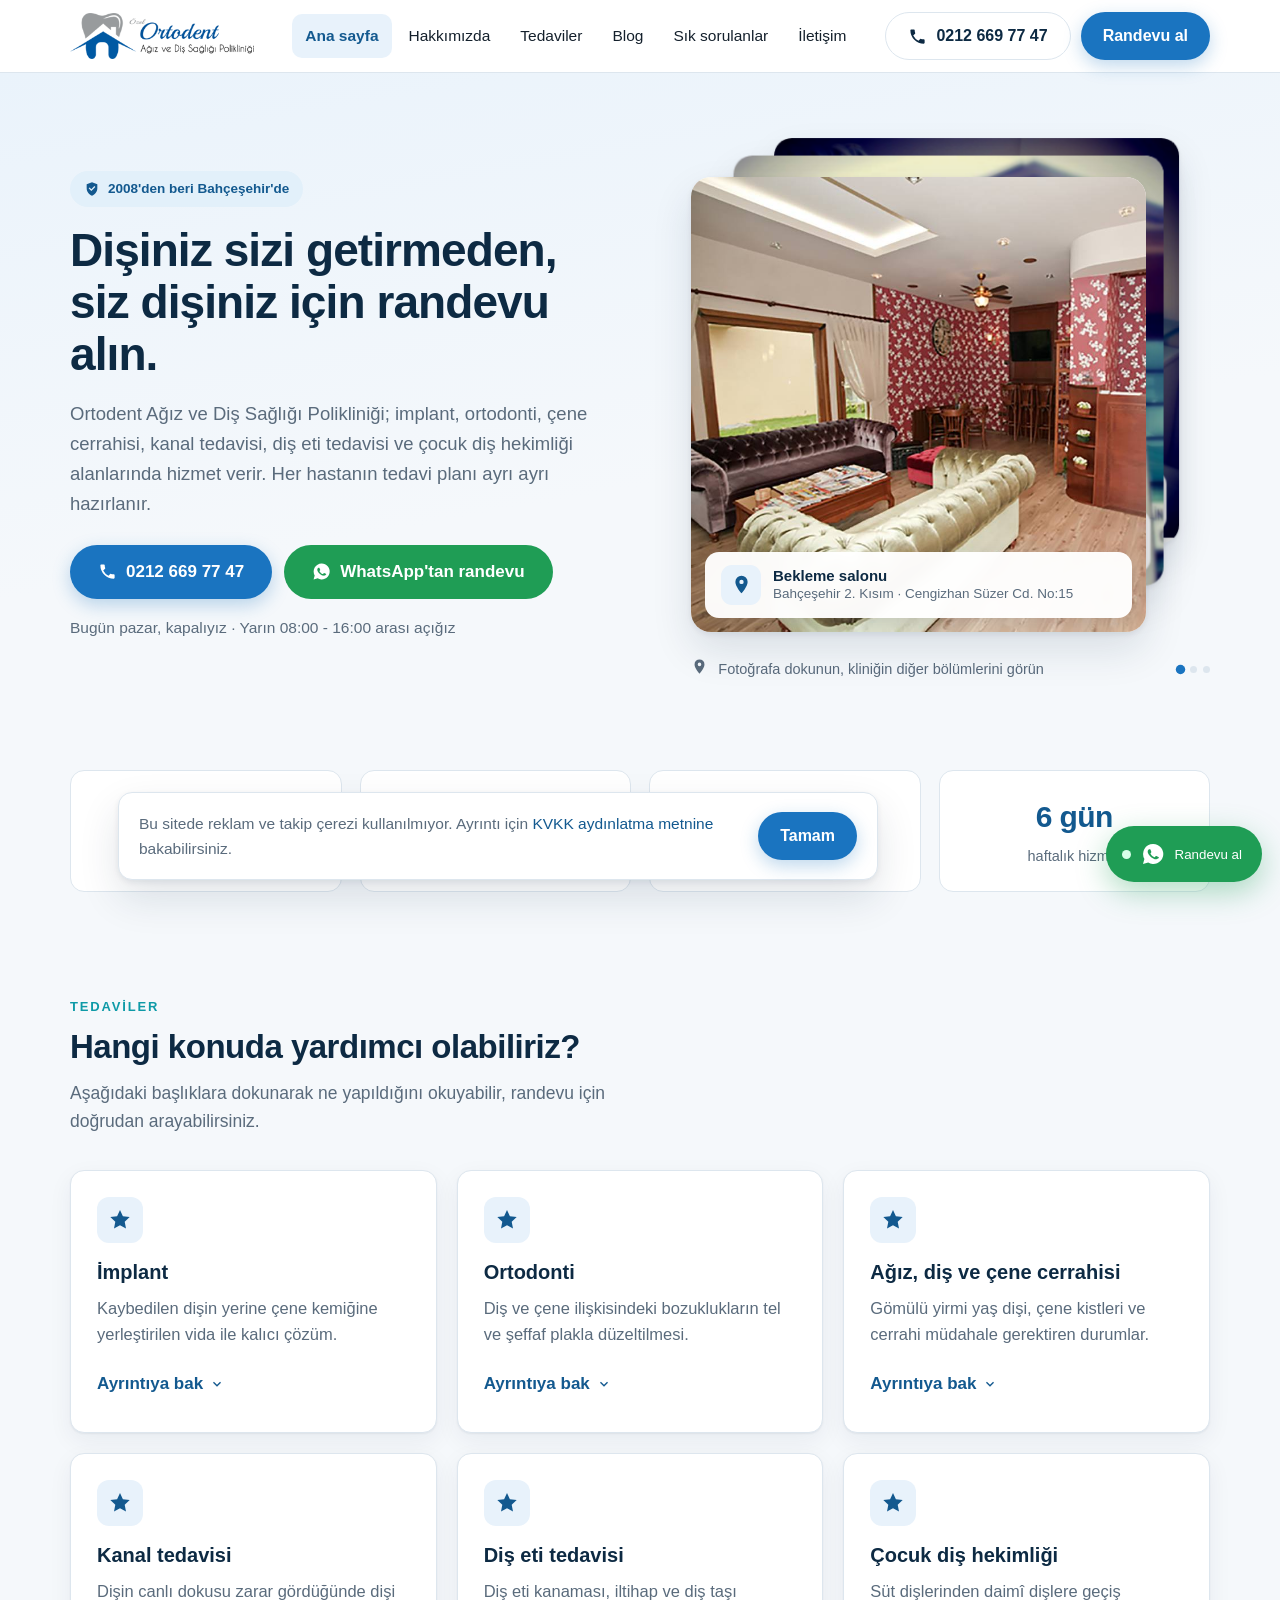
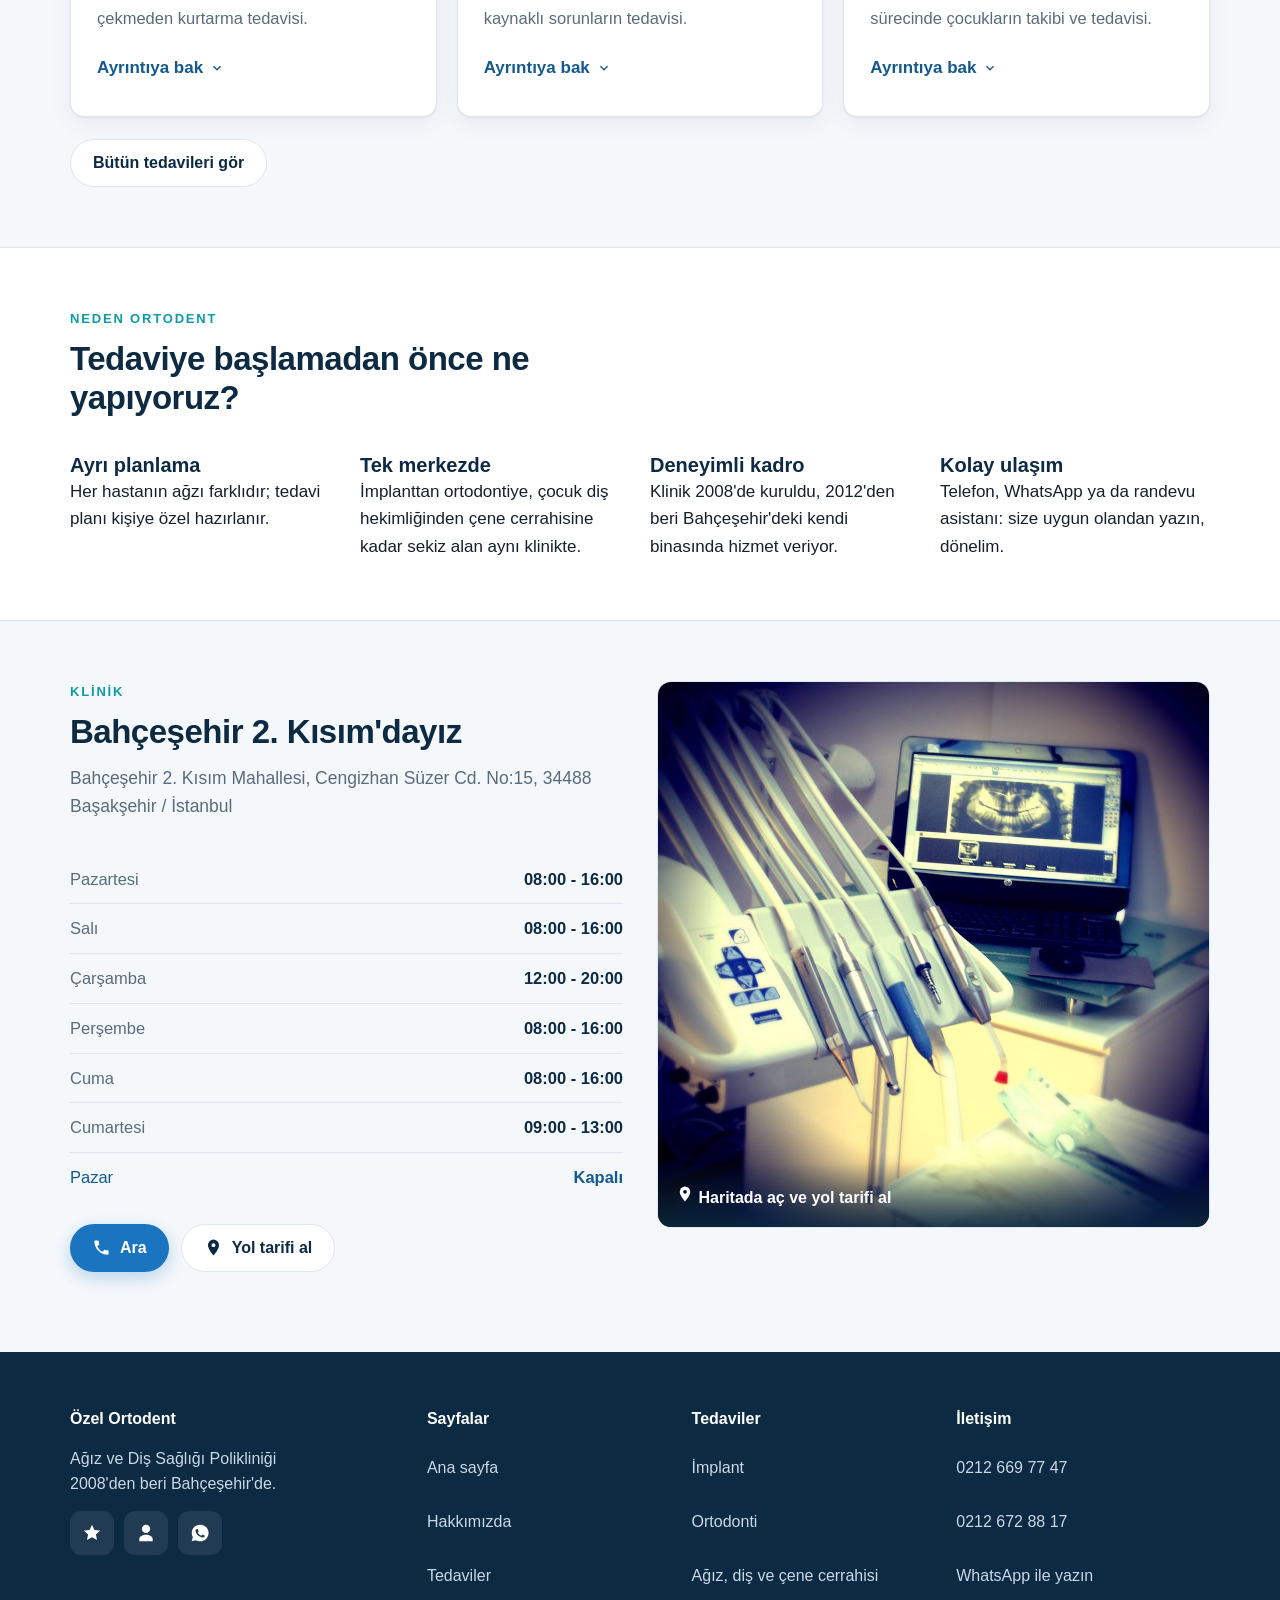
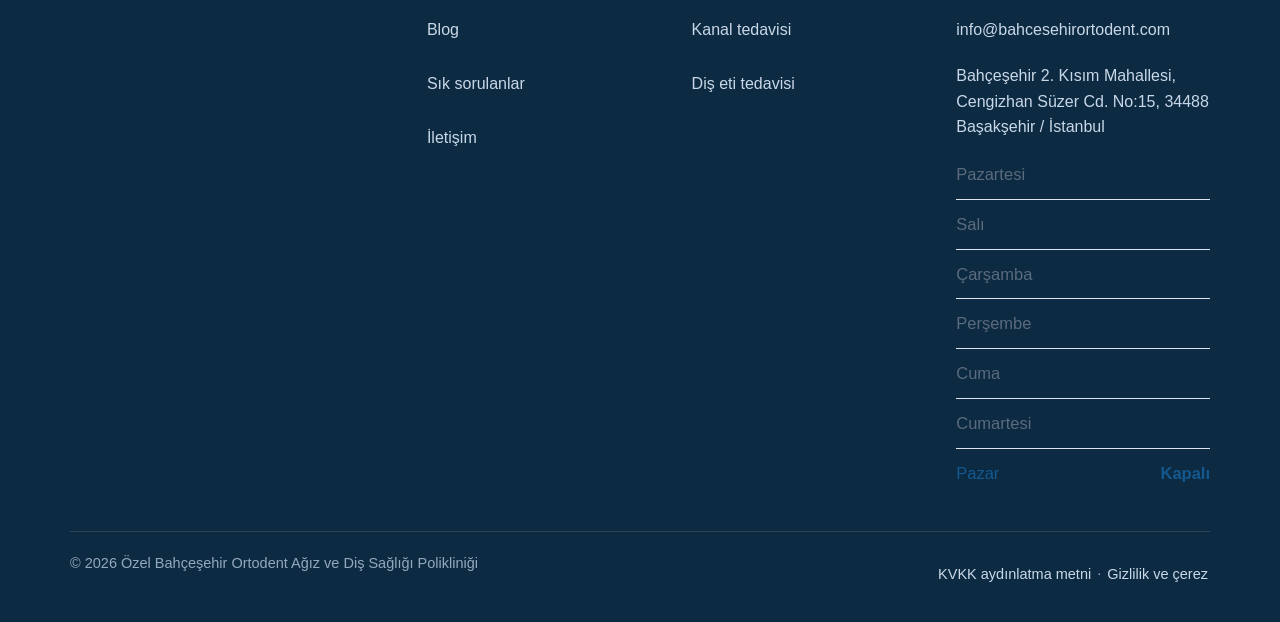
==== commit 82ba956e: "Kahraman bolumune tiklanabilir klinik fotograf destesi eklendi Tek fotograf yerine uc fotograf ust u" ====
--- a/index.html
+++ b/index.html
@@ -2,24 +2,24 @@
 <html lang="tr">
 <head>
 <meta charset="utf-8">
-<meta name="robots" content="noindex, nofollow">
 <meta name="viewport" content="width=device-width, initial-scale=1">
 <title>Özel Bahçeşehir Ortodent Ağız ve Diş Sağlığı Polikliniği | Bahçeşehir Diş Kliniği</title>
+<meta name="robots" content="noindex, nofollow">
 <meta name="description" content="Bahçeşehir&#x27;de 2008&#x27;den beri hizmet veren ağız ve diş sağlığı polikliniği. İmplant, ortodonti, kanal tedavisi ve çocuk diş hekimliği. Randevu için hemen arayın.">
-<link rel="canonical" href="https://ortodent.sarmaldijital.com/index.html">
+<link rel="canonical" href="https://bahcesehirortodent.com/index.html">
 <meta property="og:type" content="website">
 <meta property="og:site_name" content="Özel Ortodent">
 <meta property="og:title" content="Özel Bahçeşehir Ortodent Ağız ve Diş Sağlığı Polikliniği | Bahçeşehir Diş Kliniği">
 <meta property="og:description" content="Bahçeşehir&#x27;de 2008&#x27;den beri hizmet veren ağız ve diş sağlığı polikliniği. İmplant, ortodonti, kanal tedavisi ve çocuk diş hekimliği. Randevu için hemen arayın.">
-<meta property="og:url" content="https://ortodent.sarmaldijital.com/index.html">
-<meta property="og:image" content="https://ortodent.sarmaldijital.com/gorsel/2560022329poliklinik.jpg">
+<meta property="og:url" content="https://bahcesehirortodent.com/index.html">
+<meta property="og:image" content="https://bahcesehirortodent.com/gorsel/2560022329poliklinik.jpg">
 <meta property="og:locale" content="tr_TR">
 <meta name="twitter:card" content="summary_large_image">
 <meta name="theme-color" content="#0d2a43">
 <link rel="icon" href="favicon.svg" type="image/svg+xml">
 <link rel="apple-touch-icon" href="gorsel/logo.png">
 <link rel="stylesheet" href="stil.css">
-<script type="application/ld+json">{"@context": "https://schema.org", "@type": "Dentist", "name": "Özel Bahçeşehir Ortodent Ağız ve Diş Sağlığı Polikliniği", "url": "https://ortodent.sarmaldijital.com/index.html", "image": "https://ortodent.sarmaldijital.com/gorsel/2560022329poliklinik.jpg", "telephone": "+902126697747", "email": "info@bahcesehirortodent.com", "priceRange": "$$", "address": {"@type": "PostalAddress", "streetAddress": "Cengizhan Süzer Cd. No:15, Bahçeşehir 2. Kısım Mah.", "addressLocality": "Başakşehir", "addressRegion": "İstanbul", "postalCode": "34488", "addressCountry": "TR"}, "geo": {"@type": "GeoCoordinates", "latitude": "41.0663", "longitude": "28.6733"}, "openingHoursSpecification": [{"@type": "OpeningHoursSpecification", "dayOfWeek": ["Monday", "Tuesday", "Thursday", "Friday"], "opens": "08:00", "closes": "16:00"}, {"@type": "OpeningHoursSpecification", "dayOfWeek": ["Wednesday"], "opens": "12:00", "closes": "20:00"}, {"@type": "OpeningHoursSpecification", "dayOfWeek": ["Saturday"], "opens": "09:00", "closes": "13:00"}], "medicalSpecialty": ["Dentistry", "Orthodontic"], "founder": [{"@type": "Person", "name": "Dt. Pınar Nesrin Dindar"}, {"@type": "Person", "name": "Dr. Dt. Bahadır Dindar"}], "foundingDate": "2008"}</script>
+<script type="application/ld+json">{"@context": "https://schema.org", "@type": "Dentist", "name": "Özel Bahçeşehir Ortodent Ağız ve Diş Sağlığı Polikliniği", "url": "https://bahcesehirortodent.com/index.html", "image": "https://bahcesehirortodent.com/gorsel/2560022329poliklinik.jpg", "telephone": "+902126697747", "email": "info@bahcesehirortodent.com", "priceRange": "$$", "address": {"@type": "PostalAddress", "streetAddress": "Cengizhan Süzer Cd. No:15, Bahçeşehir 2. Kısım Mah.", "addressLocality": "Başakşehir", "addressRegion": "İstanbul", "postalCode": "34488", "addressCountry": "TR"}, "geo": {"@type": "GeoCoordinates", "latitude": "41.0663", "longitude": "28.6733"}, "openingHoursSpecification": [{"@type": "OpeningHoursSpecification", "dayOfWeek": ["Monday", "Tuesday", "Thursday", "Friday"], "opens": "08:00", "closes": "16:00"}, {"@type": "OpeningHoursSpecification", "dayOfWeek": ["Wednesday"], "opens": "12:00", "closes": "20:00"}, {"@type": "OpeningHoursSpecification", "dayOfWeek": ["Saturday"], "opens": "09:00", "closes": "13:00"}], "medicalSpecialty": ["Dentistry", "Orthodontic"], "founder": [{"@type": "Person", "name": "Dt. Pınar Nesrin Dindar"}, {"@type": "Person", "name": "Dr. Dt. Bahadır Dindar"}], "foundingDate": "2008"}</script>
 
 </head>
 <body class="">
@@ -64,12 +64,37 @@
         Cumartesi dahil haftanın altı günü hizmet veriyoruz</p>
     </div>
     <div class="hero-gorsel">
-      <img src="gorsel/2560022329poliklinik.jpg" alt="Ortodent polikliniğinin Bahçeşehir'deki binası"
-           width="1100" height="733" fetchpriority="high">
-      <div class="hero-kart">
-        <div class="simge" style="width:42px;height:42px;border-radius:11px;background:#e8f2fb;color:var(--mavi-koyu);display:flex;align-items:center;justify-content:center"><svg viewBox="0 0 24 24" fill="currentColor" width="22" height="22" aria-hidden="true"><path d="M12 2a7 7 0 00-7 7c0 5.2 7 13 7 13s7-7.8 7-13a7 7 0 00-7-7zm0 9.5A2.5 2.5 0 1112 6.5a2.5 2.5 0 010 5z"/></svg></div>
-        <div><b>Bahçeşehir 2. Kısım</b><span>Cengizhan Süzer Cd. No:15</span></div>
-      </div>
+      <button type="button" class="deste" id="klinik-destesi"
+        aria-label="Kliniğin sonraki fotoğrafını göster">
+        <article class="deste-kart" data-sira="0">
+          <img src="gorsel/2560022329poliklinik.jpg" alt="Ortodent polikliniğinin bekleme salonu" width="1100" height="733" fetchpriority="high">
+          <div class="deste-etiket">
+            <div class="simge"><svg viewBox="0 0 24 24" fill="currentColor" width="21" height="21" aria-hidden="true"><path d="M12 2a7 7 0 00-7 7c0 5.2 7 13 7 13s7-7.8 7-13a7 7 0 00-7-7zm0 9.5A2.5 2.5 0 1112 6.5a2.5 2.5 0 010 5z"/></svg></div>
+            <div><b>Bekleme salonu</b><span>Bahçeşehir 2. Kısım · Cengizhan Süzer Cd. No:15</span></div>
+          </div>
+        </article>
+        <article class="deste-kart" data-sira="1">
+          <img src="gorsel/2963531308kare20klinik.jpg" alt="Ortodent polikliniğinin sokaktan görünen girişi ve tabelası" width="1100" height="733" loading="lazy">
+          <div class="deste-etiket">
+            <div class="simge"><svg viewBox="0 0 24 24" fill="currentColor" width="21" height="21" aria-hidden="true"><path d="M12 2a7 7 0 00-7 7c0 5.2 7 13 7 13s7-7.8 7-13a7 7 0 00-7-7zm0 9.5A2.5 2.5 0 1112 6.5a2.5 2.5 0 010 5z"/></svg></div>
+            <div><b>Klinik girişi</b><span>Şamlar, Başakşehir · sokaktan doğrudan giriş</span></div>
+          </div>
+        </article>
+        <article class="deste-kart" data-sira="2">
+          <img src="gorsel/3113231556klinik3.jpg" alt="Tedavi ünitesi ve dijital röntgen ekranı" width="1100" height="733" loading="lazy">
+          <div class="deste-etiket">
+            <div class="simge"><svg viewBox="0 0 24 24" fill="currentColor" width="21" height="21" aria-hidden="true"><path d="M12 2a7 7 0 00-7 7c0 5.2 7 13 7 13s7-7.8 7-13a7 7 0 00-7-7zm0 9.5A2.5 2.5 0 1112 6.5a2.5 2.5 0 010 5z"/></svg></div>
+            <div><b>Tedavi odası</b><span>Dijital röntgen ve tedavi ünitesi</span></div>
+          </div>
+        </article>
+      </button>
+      <p class="deste-ipucu">
+        <span aria-hidden="true"><svg viewBox="0 0 24 24" fill="currentColor" width="17" height="17" aria-hidden="true"><path d="M12 2a7 7 0 00-7 7c0 5.2 7 13 7 13s7-7.8 7-13a7 7 0 00-7-7zm0 9.5A2.5 2.5 0 1112 6.5a2.5 2.5 0 010 5z"/></svg></span>
+        Fotoğrafa dokunun, kliniğin diğer bölümlerini görün
+        <span class="sayac" aria-hidden="true"><span class="nokta etkin"></span><span class="nokta"></span><span class="nokta"></span></span>
+      </p>
+      <p class="gizli-alan" aria-live="polite" id="deste-duyuru">
+        Bekleme salonu. Bahçeşehir 2. Kısım · Cengizhan Süzer Cd. No:15</p>
     </div>
   </div>
 </section>
--- a/stil.css
+++ b/stil.css
@@ -122,6 +122,96 @@
 .hero-kart b { display: block; font-size: 15px; color: var(--lacivert) }
 .hero-kart span { font-size: 13.5px; color: var(--sonuk) }
 
+/* ---------- klinik destesi ----------
+   Kahraman gorselindeki tek fotograf yerine uc fotograflik bir deste.
+   Arkadakiler saga ve hafif yukari kaciyor, boylece "arkada daha var"
+   hissi olusuyor. Dokununca ondeki ucup gidiyor, arkadaki one geliyor.
+
+   Neden mutlak konumlandirma: uc kart da ayni yeri kaplamali ki
+   sayfa yuksekligi kart degistikce zipla masin.                        */
+.deste {
+  position: relative; display: block; padding: 0;
+  border: 0; background: none; cursor: pointer; text-align: left;
+  /* Arkadaki kartlar saga tasiyor, onlara yer birakiyoruz.
+     Genislik yuzde 100 DEGIL: yuzde 100 + sag bosluk kapsayiciyi
+     asar ve telefonda sayfa yana kayar. calc ile bosluk dusuluyor. */
+  width: calc(100% - 64px); margin: 48px 64px 26px 0;
+  -webkit-tap-highlight-color: transparent;
+}
+.deste::after {                      /* dokunma alanini kartla ayni tut */
+  content: ""; position: absolute; inset: 0;
+}
+.deste-kart {
+  position: absolute; inset: 0; border-radius: 20px; overflow: hidden;
+  background: #fff; box-shadow: var(--golge-guclu);
+  /* Merkezden kuculsun: tabandan kuculurse kart buyudukce ust kenari
+     asagi iner ve "yukari kaciyor" izlenimi bozulur. */
+  transform-origin: 50% 50%;
+  transition: transform .52s cubic-bezier(.22,.9,.28,1),
+              opacity .42s ease, filter .52s ease;
+  will-change: transform;
+}
+.deste-kart:first-child { position: relative }   /* yuksekligi bu belirler */
+.deste-kart img { display: block; width: 100%; border-radius: 0; box-shadow: none }
+
+/* Sira 0 ondeki, 1 ve 2 arkadakiler. Her biri saga ve yukari kayiyor,
+   biraz kuculuyor ve soluyor: klasik derinlik uc lusu.                 */
+.deste-kart[data-sira="0"] { transform: none; z-index: 3 }
+.deste-kart[data-sira="1"] { transform: translate(30px, -34px) scale(.945); z-index: 2; filter: brightness(.94) }
+.deste-kart[data-sira="2"] { transform: translate(58px, -64px) scale(.89);  z-index: 1; filter: brightness(.88) }
+
+/* Ondeki kart ucup giderken: sola-yukari savrulup donuyor.             */
+.deste-kart.gidiyor {
+  transform: translate(-64px, -46px) rotate(-7deg) scale(.96);
+  opacity: 0; z-index: 4;
+}
+.deste:hover .deste-kart[data-sira="0"] { transform: translateY(-4px) }
+.deste:focus-visible { outline: 3px solid var(--mavi); outline-offset: 8px; border-radius: 22px }
+
+/* Kartin uzerindeki adres/bolum etiketi */
+.deste-etiket {
+  position: absolute; left: 14px; right: 14px; bottom: 14px;
+  background: rgba(255,255,255,.96); backdrop-filter: blur(6px);
+  border-radius: var(--r); padding: 13px 16px;
+  box-shadow: 0 6px 20px rgba(13,42,67,.14);
+  display: flex; align-items: center; gap: 12px;
+}
+.deste-etiket .simge {
+  width: 40px; height: 40px; flex: none; border-radius: 11px;
+  background: #e8f2fb; color: var(--mavi-koyu);
+  display: flex; align-items: center; justify-content: center;
+}
+.deste-etiket b { display: block; font-size: 15px; color: var(--lacivert); line-height: 1.3 }
+.deste-etiket span { display: block; font-size: 13.5px; color: var(--sonuk); line-height: 1.35 }
+
+/* Ipucu satiri: kullanici tiklanabildigini bilmeli, yoksa ozellik gorunmez */
+.deste-ipucu {
+  margin-top: 18px; display: flex; align-items: center; gap: 10px;
+  font-size: 14.5px; color: var(--sonuk);
+}
+.deste-ipucu .sayac { margin-left: auto; display: flex; gap: 6px }
+.deste-ipucu .nokta {
+  width: 7px; height: 7px; border-radius: 50%; background: var(--cizgi);
+  transition: background var(--gecis), transform var(--gecis);
+}
+.deste-ipucu .nokta.etkin { background: var(--mavi); transform: scale(1.35) }
+
+@media (max-width: 860px) {
+  .deste { width: calc(100% - 46px); margin: 34px 46px 20px 0 }
+  .deste-kart[data-sira="1"] { transform: translate(20px, -22px) scale(.95) }
+  .deste-kart[data-sira="2"] { transform: translate(40px, -44px) scale(.90) }
+  .deste-etiket { left: 10px; right: 10px; bottom: 10px; padding: 11px 13px; gap: 10px }
+  .deste-etiket .simge { width: 34px; height: 34px; border-radius: 9px }
+  .deste-etiket b { font-size: 14px }
+  .deste-etiket span { font-size: 12.5px }
+}
+
+/* Hareket azaltma aciksa kartlar birbirine gecis yapmaz, anlik degisir.
+   Ozellik calismaya devam eder, sadece animasyon olmaz.                */
+@media (prefers-reduced-motion: reduce) {
+  .deste-kart.gidiyor { opacity: 0 }
+}
+
 /* ---------- bölümler ---------- */
 section { padding: 60px 0 }
 section.dar { padding: 44px 0 }
